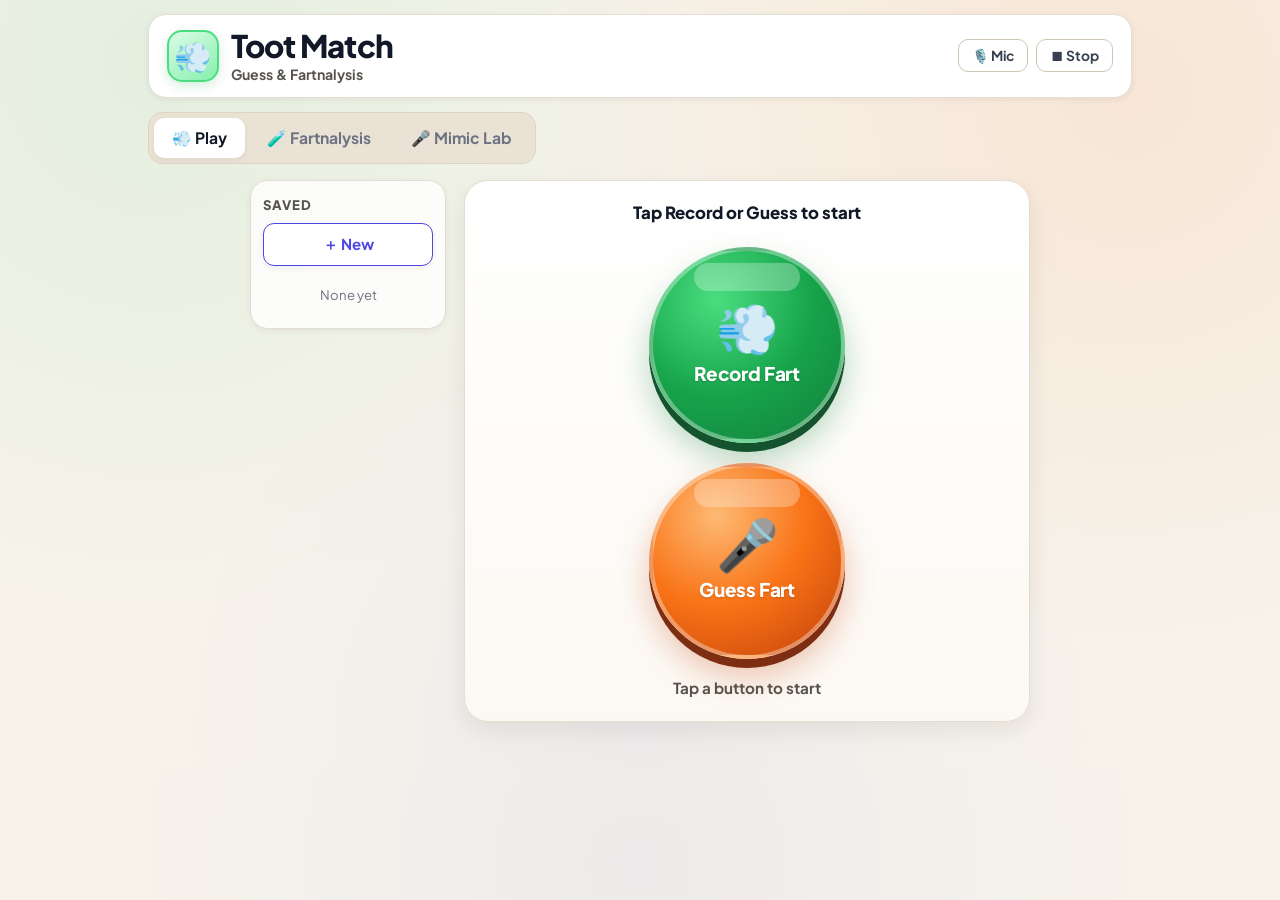
==== index.html @ a7c929cf "Initial commit" ====
<!DOCTYPE html>
<html lang="en">
<head>
  <meta charset="UTF-8" />
  <meta name="viewport" content="width=device-width, initial-scale=1.0" />
  <title>Toot Match — Fart Guess &amp; Fartnalysis</title>
  <link rel="preconnect" href="https://fonts.googleapis.com" />
  <link rel="preconnect" href="https://fonts.gstatic.com" crossorigin />
  <link rel="stylesheet" href="https://fonts.googleapis.com/css2?family=JetBrains+Mono:wght@500;700&family=Plus+Jakarta+Sans:wght@500;600;700;800&display=swap" />
  <link rel="stylesheet" href="css/styles.css" />
  <script defer src="js/dsp.js"></script>
  <script defer src="js/audioEngine.js"></script>
  <script defer src="js/synth.js"></script>
  <script defer src="js/storage.js"></script>
  <script defer src="js/spectrogram3d.js"></script>
  <script defer src="js/forensicsCharts.js"></script>
  <script defer src="js/comparePanel.js"></script>
  <script defer src="js/app.js"></script>
</head>
<body>
  <div class="app-shell">
    <header class="top-header masthead">
      <div class="brand-block">
        <div class="brand-logo" aria-hidden="true">💨</div>
        <div>
          <h1 class="brand-title">Toot Match</h1>
          <p class="brand-sub">Guess &amp; Fartnalysis</p>
        </div>
      </div>

      <div class="header-right">
        <button type="button" id="btn-toggle-mic-bar" class="btn btn-ghost btn-sm" title="Microphone settings &amp; live test">🎙️ Mic</button>
        <button type="button" id="btn-global-stop" class="btn btn-ghost btn-sm" title="Stop all playing audio">⏹ Stop</button>
      </div>
    </header>

    <div id="file-protocol-banner" class="file-banner hidden">
      <span>⚠️ Opened as a local <code>file://</code> page — browsers block the mic here. Run <strong>Launch Toot Match.bat</strong> (or <code>node server.js</code>) and open <strong>http://localhost:3000/</strong>.</span>
    </div>

    <div id="mic-drawer" class="hidden">
      <div class="mic-bar mic-strip">
        <div class="mic-bar-group">
          <label class="mic-field" for="mic-device-select">
            <span>🎙️ Mic:</span>
            <select id="mic-device-select">
              <option value="">System Default Microphone</option>
            </select>
          </label>
          <label class="mic-field" for="mic-boost-select">
            <span>Gain:</span>
            <select id="mic-boost-select">
              <option value="1">1x Normal</option>
              <option value="2">2x Boost</option>
              <option value="4">4x Loud</option>
            </select>
          </label>
        </div>
        <div class="mic-test-group">
          <button type="button" id="btn-mic-test" class="btn btn-ghost btn-sm">🔊 Test Mic</button>
          <div class="mic-meter-track" title="Live Microphone Input Level">
            <div id="mic-test-meter" class="mic-meter-fill"></div>
          </div>
          <span id="mic-test-status" class="muted small">Ready</span>
          <button type="button" id="btn-mic-release" class="btn btn-ghost btn-sm" title="Release active microphone connection">🔇 Release Mic</button>
        </div>
      </div>
    </div>

    <nav class="main-nav" aria-label="App Views">
      <button type="button" class="nav-tab active" data-tab="guess">💨 Play</button>
      <button type="button" class="nav-tab" data-tab="compare">🧪 Fartnalysis</button>
      <button type="button" class="nav-tab" data-tab="karaoke">🎤 Mimic Lab</button>
    </nav>

    <div id="app-toast" class="toast hidden" role="status" aria-live="polite"></div>

    <main class="views-container">
      <!-- ==================== TAB 1: PLAY ==================== -->
      <section id="view-guess" class="tab-view active">
        <div class="play-layout">
          <!-- Left Saved Farts Column -->
          <aside class="saved-farts-rail" aria-label="Saved Farts">
            <div class="rail-title">Saved</div>
            <button type="button" id="btn-rail-new-round" class="rail-new-btn active">＋ New</button>
            <div id="past-farts-list" class="past-farts-list"></div>
          </aside>

          <!-- Open Center Stage: Stacked Buttons + Compact Results -->
          <div class="play-open-stage">
            <div class="play-top-status">
              <span id="play-status-pill" class="status-text">Tap Record or Guess to start</span>
              <button type="button" id="btn-play-actual" class="btn-subtle-inline hidden">▶ Play Fart</button>
              <button type="button" id="btn-clear-round" class="btn-subtle-inline hidden">Reset</button>
            </div>

            <div class="stacked-round-buttons">
              <button type="button" id="btn-round-record" class="round-arcade-btn btn-fart-emerald">
                <span id="rec-btn-icon" class="round-btn-icon">💨</span>
                <span id="rec-btn-label" class="round-btn-label">Record Fart</span>
              </button>

              <button type="button" id="btn-round-guess" class="round-arcade-btn btn-guess-coral">
                <span id="guess-btn-icon" class="round-btn-icon">🎤</span>
                <span id="guess-btn-label" class="round-btn-label">Guess Fart</span>
              </button>
            </div>

            <div id="play-main-status" class="play-status-line">Tap a button to start</div>
            <canvas id="play-wave-canvas" class="wave-canvas mini hidden"></canvas>

            <div id="play-live-feed-wrap" class="live-feed-wrap hidden">
              <div class="live-feed-head">
                <span id="play-feed-title" class="live-feed-title">Results</span>
                <button type="button" id="btn-feed-clear" class="btn-subtle-inline">Clear</button>
              </div>
              <div id="play-live-feed" class="live-feed-list"></div>
            </div>
          </div>
        </div>
      </section>

      <!-- ==================== TAB 2: FARTNALYSIS ==================== -->
      <section id="view-compare" class="tab-view">
        <div class="section-header-row">
          <div>
            <h2>🧪 Fartnalysis</h2>
            <p id="fartnalysis-subtitle" class="muted">Compare your guess against the actual fart.</p>
          </div>
          <button type="button" id="btn-fartnalysis-back" class="btn btn-ghost btn-sm">← Back to Play</button>
        </div>

        <div id="fartnalysis-guess-strip" class="fartnalysis-guess-strip hidden"></div>

        <div id="fartnalysis-empty" class="card-glass fartnalysis-empty">
          <p>Record a fart and at least one guess on <strong>Play</strong>, then tap its score circle to inspect Fartnalysis.</p>
          <button type="button" id="btn-fartnalysis-go-play" class="btn btn-cyan">Go to Play</button>
        </div>

        <div id="lab-compare-mount"></div>
      </section>

      <!-- ==================== TAB 3: MIMIC LAB ==================== -->
      <section id="view-karaoke" class="tab-view">
        <div class="section-header-row">
          <div>
            <h2>🎤 Mimic Lab</h2>
            <p class="muted">Practice imitating sounds, animals, or speech with Slow-Mo &rarr; Speed-Up playback.</p>
          </div>
          <div class="action-btn-group">
            <button type="button" id="btn-karaoke-random" class="btn btn-cyan">🎲 Random</button>
          </div>
        </div>

        <div id="karaoke-sound-list" class="sound-strip"></div>

        <div class="karaoke-stage-grid">
          <div class="card-glass stage-card">
            <div class="stage-card-head">
              <div>
                <span class="badge badge-cyan">Target Sound</span>
                <h3 id="karaoke-target-name" class="stage-title">Loading sounds…</h3>
                <p id="karaoke-target-desc" class="muted small"></p>
              </div>
              <span id="karaoke-target-dur" class="badge badge-dur">0.00s</span>
            </div>

            <div class="control-row">
              <button type="button" id="btn-karaoke-play" class="btn btn-cyan">▶ Play Target</button>
              <div class="speed-box compact">
                <div class="speed-label-row">
                  <span>Target Speed</span>
                  <strong id="karaoke-speed-val">1.00x</strong>
                </div>
                <input type="range" id="karaoke-speed-slider" min="0.25" max="2.5" step="0.05" value="1" />
                <div class="speed-pills-row">
                  <button type="button" class="chip-btn karaoke-speed-pill" data-rate="0.35">0.35x Slow</button>
                  <button type="button" class="chip-btn karaoke-speed-pill" data-rate="0.5">0.5x</button>
                  <button type="button" class="chip-btn karaoke-speed-pill" data-rate="0.75">0.75x</button>
                  <button type="button" class="chip-btn karaoke-speed-pill active" data-rate="1">1x</button>
                  <button type="button" class="chip-btn karaoke-speed-pill" data-rate="1.5">1.5x</button>
                  <button type="button" class="chip-btn karaoke-speed-pill" data-rate="2">2x</button>
                </div>
              </div>
            </div>

            <div class="slowmo-box">
              <label class="toggle-chip">
                <input type="checkbox" id="chk-karaoke-speedmatch" checked />
                🚀 Speed-Up Mimic to Match Original (when Target Speed &lt; 1x)
              </label>
              <div id="karaoke-slowmo-hint" class="muted small">
                Speed (1.00x): your recording is scored directly as recorded.
              </div>
            </div>

            <div class="spec-viewport-wrap">
              <div class="spec-viewport-header">
                <span>Target 3D Spectrogram</span>
                <div class="spec-toolbar">
                  <select id="karaoke-colormap" class="mini-select" aria-label="Target 3D Spectrogram Color Palette">
                    <option value="plasma">Plasma</option>
                    <option value="toxic">Toxic</option>
                    <option value="magma">Magma</option>
                  </select>
                  <button type="button" class="chip-btn active" data-karaoke-preset="3d">3D</button>
                  <button type="button" class="chip-btn" data-karaoke-preset="top">2D Top</button>
                  <button type="button" class="chip-btn" data-karaoke-preset="side">Side</button>
                  <button type="button" class="chip-btn" data-karaoke-preset="spin">Spin</button>
                </div>
              </div>
              <canvas id="karaoke-target-canvas" class="spec-canvas"></canvas>
            </div>
          </div>

          <div class="card-glass stage-card record-card">
            <span class="badge badge-magenta">Your Take</span>
            <h3 class="stage-title">Mimic &amp; Auto-Clip</h3>
            <p class="muted small">Automatically trims silence around your take.</p>

            <div class="record-cta-wrap">
              <button type="button" id="btn-karaoke-record" class="btn btn-record btn-lg">🎙️ Record My Mimic</button>
              <div id="karaoke-rec-status" class="rec-status">Ready to record (up to 12s for slow-mo)</div>
            </div>

            <canvas id="karaoke-wave-canvas" class="wave-canvas"></canvas>

            <label class="toggle-chip">
              <input type="checkbox" id="chk-karaoke-autoreplay" checked />
              🔊 Auto-Replay Result After Recording
            </label>
          </div>
        </div>

        <div id="karaoke-result-wrap" class="result-section hidden">
          <div class="result-action-bar card-glass">
            <h3 class="result-heading">🧪 Fartnalysis Breakdown &amp; 3D Comparison</h3>
            <div class="action-btn-group">
              <button type="button" id="btn-karaoke-play-raw" class="btn btn-ghost hidden">🐢 Play Raw Slow Recording</button>
              <button type="button" id="btn-karaoke-retry" class="btn btn-magenta">🔁 Try Again</button>
              <button type="button" id="btn-karaoke-next" class="btn btn-cyan">🎲 Next Sound</button>
              <button type="button" id="btn-karaoke-save-mimic" class="btn btn-lime">💾 Save Mimic</button>
            </div>
          </div>
          <div id="karaoke-compare-mount"></div>
        </div>
      </section>
    </main>
  </div>
</body>
</html>
---- css/styles.css ----
:root {
  --bg: #f7f3eb;
  --surface: #ffffff;
  --surface-alt: #fbf8f3;
  --line: #e4ddd1;
  --line-strong: #cec4b4;
  --ink: #111827;
  --ink-soft: #374151;
  --muted: #6b7280;
  --lab-bg: #0f172a;
  --indigo: #4f46e5;
  --indigo-soft: #eef2ff;
  --rose: #e11d48;
  --rose-soft: #fff1f2;
  --emerald: #16a34a;
  --emerald-soft: #ecfdf5;
  --coral: #ea580c;
  --amber: #d97706;
  --shadow-sm: 0 2px 6px rgba(30, 24, 18, 0.06);
  --shadow-md: 0 8px 24px rgba(30, 24, 18, 0.08);
  --font-sans: 'Plus Jakarta Sans', -apple-system, BlinkMacSystemFont, 'SF Pro Text', 'Segoe UI', Roboto, sans-serif;
  --font-mono: 'JetBrains Mono', ui-monospace, SFMono-Regular, Menlo, Consolas, monospace;
}

*,
*::before,
*::after {
  box-sizing: border-box;
}

html,
body {
  margin: 0;
  padding: 0;
  min-height: 100%;
  background:
    radial-gradient(circle at 12% 8%, rgba(34, 197, 94, 0.09) 0%, transparent 42%),
    radial-gradient(circle at 88% 12%, rgba(249, 115, 22, 0.10) 0%, transparent 44%),
    radial-gradient(circle at 50% 96%, rgba(79, 70, 229, 0.05) 0%, transparent 48%),
    var(--bg);
  color: var(--ink);
  font-family: var(--font-sans);
  -webkit-font-smoothing: antialiased;
  line-height: 1.45;
}

h1, h2, h3, h4 {
  margin: 0 0 4px;
  font-family: var(--font-sans);
  font-weight: 800;
  letter-spacing: -0.02em;
  line-height: 1.2;
  color: var(--ink);
}

p {
  margin: 0;
}

.hidden {
  display: none !important;
}

.muted {
  color: var(--muted);
}

.small {
  font-size: 0.84rem;
}

.app-shell {
  max-width: 1020px;
  margin: 0 auto;
  padding: 14px 18px 44px;
}

.card-glass {
  background: var(--surface);
  border: 1px solid var(--line);
  border-radius: 14px;
  box-shadow: var(--shadow-sm);
}

/* Warm Playful Masthead */
.top-header,
.masthead {
  display: flex;
  align-items: center;
  justify-content: space-between;
  flex-wrap: wrap;
  gap: 12px;
  background: var(--surface);
  border: 1px solid var(--line);
  border-radius: 18px;
  padding: 12px 18px;
  margin-bottom: 14px;
  box-shadow: var(--shadow-sm);
}

.brand-block {
  display: flex;
  align-items: center;
  gap: 12px;
}

.brand-logo {
  width: 52px;
  height: 52px;
  border-radius: 15px;
  display: grid;
  place-items: center;
  font-size: 1.9rem;
  background: linear-gradient(145deg, #dcfce7 0%, #86efac 100%);
  border: 2px solid #4ade80;
  box-shadow: 0 4px 12px rgba(22, 163, 74, 0.18);
}

.brand-title {
  font-size: 1.95rem;
  font-weight: 800;
  letter-spacing: -0.03em;
  margin: 0;
}

.brand-sub {
  font-size: 0.88rem;
  color: #57534e;
  font-weight: 700;
}

.header-right {
  display: flex;
  align-items: center;
  gap: 8px;
}

.header-right .btn-sm {
  padding: 7px 13px;
  font-size: 0.86rem;
  border-radius: 10px;
}

/* File Protocol & Mic Drawer */
.file-banner {
  padding: 10px 14px;
  margin-bottom: 12px;
  border-radius: 10px;
  background: #fffbeb;
  border: 1px solid #fde68a;
  color: #92400e;
  font-size: 0.86rem;
  font-weight: 600;
}

.file-banner code {
  font-family: var(--font-mono);
  background: #fef3c7;
  padding: 1px 5px;
  border-radius: 4px;
}

.mic-strip,
.mic-bar {
  display: flex;
  align-items: center;
  justify-content: space-between;
  flex-wrap: wrap;
  gap: 10px 16px;
  padding: 10px 14px;
  margin-bottom: 12px;
  background: var(--surface);
  border: 1px solid var(--line);
  border-radius: 12px;
  box-shadow: var(--shadow-sm);
}

.mic-bar-group,
.mic-test-group {
  display: flex;
  align-items: center;
  gap: 10px;
  flex-wrap: wrap;
}

.mic-field {
  display: flex;
  align-items: center;
  gap: 6px;
  font-size: 0.84rem;
  font-weight: 600;
  color: var(--ink-soft);
}

.mic-meter-track {
  width: 112px;
  height: 10px;
  border-radius: 999px;
  background: #e2e8f0;
  overflow: hidden;
}

.mic-meter-fill {
  height: 100%;
  width: 0%;
  background: linear-gradient(90deg, #16a34a, #eab308, #e11d48);
  transition: width 0.05s linear;
}

/* Segmented Navigation */
.main-nav {
  display: inline-flex;
  gap: 4px;
  padding: 5px;
  border-radius: 14px;
  background: #eae2d5;
  border: 1px solid #ddd4c4;
  margin-bottom: 16px;
}

.nav-tab {
  border: none;
  background: transparent;
  color: var(--muted);
  padding: 10px 18px;
  border-radius: 10px;
  font-family: var(--font-sans);
  font-weight: 700;
  font-size: 0.98rem;
  cursor: pointer;
  transition: background 0.14s ease, color 0.14s ease, box-shadow 0.14s ease;
}

.nav-tab:hover {
  color: var(--ink);
}

.nav-tab.active {
  background: var(--surface);
  color: var(--ink);
  box-shadow: var(--shadow-sm);
}

.tab-view {
  display: none;
}

.tab-view.active {
  display: block;
}

.section-header-row {
  display: flex;
  align-items: flex-end;
  justify-content: space-between;
  gap: 12px;
  flex-wrap: wrap;
  margin-bottom: 14px;
}

.section-header-row h2 {
  font-size: 1.45rem;
}

/* Inputs & Selects */
select,
input[type="text"],
input[type="search"] {
  background: var(--surface);
  color: var(--ink);
  border: 1px solid var(--line-strong);
  border-radius: 8px;
  padding: 7px 10px;
  font-family: var(--font-sans);
  font-size: 0.88rem;
  font-weight: 600;
  outline: none;
}

select:focus,
input[type="text"]:focus {
  border-color: var(--indigo);
  box-shadow: 0 0 0 3px rgba(79, 70, 229, 0.12);
}

input[type="range"] {
  accent-color: var(--indigo);
  cursor: pointer;
}

/* Buttons */
.btn {
  border: 1px solid transparent;
  border-radius: 9px;
  padding: 8px 14px;
  font-family: var(--font-sans);
  font-weight: 700;
  font-size: 0.86rem;
  cursor: pointer;
  display: inline-flex;
  align-items: center;
  justify-content: center;
  gap: 6px;
  transition: background 0.12s ease, transform 0.08s ease, box-shadow 0.12s ease;
}

.btn:active:not(:disabled) {
  transform: scale(0.98);
}

.btn:disabled {
  opacity: 0.45;
  cursor: not-allowed;
}

.btn-sm {
  padding: 5px 10px;
  font-size: 0.78rem;
  border-radius: 7px;
}

.btn-lg {
  padding: 12px 20px;
  font-size: 0.98rem;
}

.btn-cyan {
  background: var(--indigo);
  color: #ffffff;
}

.btn-cyan:hover:not(:disabled) {
  background: #4338ca;
}

.btn-magenta {
  background: var(--rose);
  color: #ffffff;
}

.btn-magenta:hover:not(:disabled) {
  background: #be123c;
}

.btn-lime {
  background: var(--emerald);
  color: #ffffff;
}

.btn-lime:hover:not(:disabled) {
  background: #15803d;
}

.btn-ghost {
  background: var(--surface);
  border-color: var(--line-strong);
  color: var(--ink-soft);
}

.btn-ghost:hover:not(:disabled) {
  background: var(--surface-alt);
  color: var(--ink);
}

.btn-danger {
  background: #fee2e2;
  color: #b91c1c;
}

.btn-record {
  background: #dc2626;
  color: #ffffff;
}

.btn-record.recording {
  animation: softPulse 0.8s infinite alternate;
}

@keyframes softPulse {
  from {
    box-shadow: 0 0 0 0 rgba(220, 38, 38, 0.45);
  }
  to {
    box-shadow: 0 0 0 10px rgba(220, 38, 38, 0);
  }
}

.btn-subtle-inline {
  border: 1px solid var(--line-strong);
  background: var(--surface);
  color: var(--ink-soft);
  border-radius: 999px;
  padding: 4px 11px;
  font-family: var(--font-sans);
  font-size: 0.78rem;
  font-weight: 700;
  cursor: pointer;
}

.btn-subtle-inline:hover {
  background: var(--surface-alt);
  color: var(--ink);
}

.chip-btn {
  border: 1px solid var(--line-strong);
  background: var(--surface);
  color: var(--ink-soft);
  border-radius: 7px;
  padding: 4px 9px;
  font-family: var(--font-mono);
  font-size: 0.74rem;
  font-weight: 700;
  cursor: pointer;
}

.chip-btn.active {
  background: var(--indigo);
  border-color: var(--indigo);
  color: #ffffff;
}

.badge {
  display: inline-flex;
  align-items: center;
  padding: 3px 8px;
  border-radius: 999px;
  font-family: var(--font-mono);
  font-size: 0.7rem;
  font-weight: 700;
}

.badge-cyan { background: var(--indigo-soft); color: var(--indigo); }
.badge-lime { background: var(--emerald-soft); color: #15803d; }
.badge-magenta { background: var(--rose-soft); color: var(--rose); }
.badge-dur { background: #f1f5f9; color: var(--ink-soft); }
.badge-clip { background: #fef3c7; color: #92400e; }

.toast {
  position: fixed;
  bottom: 20px;
  right: 20px;
  z-index: 90;
  background: #111827;
  color: #ffffff;
  border-radius: 10px;
  padding: 10px 16px;
  font-weight: 600;
  font-size: 0.88rem;
  box-shadow: 0 10px 26px rgba(15, 23, 42, 0.25);
  max-width: min(92vw, 420px);
}

.toast.toast-error {
  background: #be123c;
}

/* ==================== TAB 1: WARM TACTILE PLAY SCREEN ==================== */
.play-layout {
  max-width: 780px;
  margin: 0 auto;
  display: grid;
  grid-template-columns: 196px minmax(0, 1fr);
  gap: 18px;
  align-items: start;
}

/* Warm Saved Column (Fart #N + Delete) */
.saved-farts-rail {
  display: flex;
  flex-direction: column;
  gap: 9px;
  background: rgba(255, 255, 255, 0.82);
  border: 1px solid var(--line);
  border-radius: 18px;
  padding: 14px 12px;
  box-shadow: var(--shadow-sm);
  min-height: 0;
}

.rail-title {
  font-size: 0.82rem;
  font-weight: 800;
  text-transform: uppercase;
  letter-spacing: 0.07em;
  color: #57534e;
}

.rail-new-btn {
  width: 100%;
  border: 1.5px dashed var(--line-strong);
  background: transparent;
  color: var(--ink-soft);
  border-radius: 11px;
  padding: 10px 12px;
  font-family: var(--font-sans);
  font-weight: 700;
  font-size: 0.94rem;
  cursor: pointer;
}

.rail-new-btn:hover {
  background: var(--surface);
  color: var(--ink);
}

.rail-new-btn.active {
  background: var(--surface);
  border-style: solid;
  border-color: var(--indigo);
  color: var(--indigo);
  box-shadow: var(--shadow-sm);
}

.past-farts-list {
  display: flex;
  flex-direction: column;
  gap: 7px;
}

.rail-empty {
  padding: 10px 6px;
  font-size: 0.82rem;
  color: var(--muted);
  text-align: center;
}

.rail-fart-item {
  display: flex;
  align-items: stretch;
  background: var(--surface);
  border: 1.5px solid var(--line);
  border-radius: 12px;
  overflow: hidden;
  box-shadow: var(--shadow-sm);
  transition: border-color 0.14s ease, background 0.14s ease, transform 0.1s ease;
}

.rail-fart-item.active {
  border-color: var(--emerald);
  background: #dcfce7;
  box-shadow: 0 3px 10px rgba(22, 163, 74, 0.15);
}

.rail-fart-item.playing-flash {
  background: #fef3c7;
  border-color: var(--amber);
  transform: scale(1.02);
}

.rail-fart-main {
  flex: 1;
  min-width: 0;
  border: none;
  background: transparent;
  color: var(--ink);
  padding: 11px 12px;
  text-align: left;
  font-family: var(--font-sans);
  font-size: 0.96rem;
  font-weight: 700;
  cursor: pointer;
  white-space: nowrap;
  overflow: hidden;
  text-overflow: ellipsis;
}

.rail-fart-del {
  flex: 0 0 40px;
  border: none;
  border-left: 1px solid var(--line);
  background: #fff1f2;
  color: #e11d48;
  font-size: 1rem;
  cursor: pointer;
  display: grid;
  place-items: center;
  transition: background 0.12s ease, color 0.12s ease;
}

.rail-fart-del:hover {
  background: #e11d48;
  color: #ffffff;
}

/* Warm Center Stage: Vertically Stacked Record & Guess Buttons */
.play-open-stage {
  display: flex;
  flex-direction: column;
  align-items: center;
  gap: 14px;
  background: linear-gradient(180deg, #ffffff 0%, #fcf9f3 100%);
  border: 1px solid var(--line);
  border-radius: 24px;
  padding: 18px 20px 22px;
  box-shadow: var(--shadow-md);
}

.play-top-status {
  display: flex;
  align-items: center;
  justify-content: center;
  flex-wrap: wrap;
  gap: 8px;
  min-height: 28px;
}

.status-text {
  font-size: 1.05rem;
  font-weight: 800;
  color: var(--ink);
}

.btn-subtle-inline {
  border: 1px solid var(--line-strong);
  background: var(--surface-alt);
  color: var(--ink-soft);
  border-radius: 999px;
  padding: 6px 14px;
  font-family: var(--font-sans);
  font-size: 0.88rem;
  font-weight: 700;
  cursor: pointer;
}

.btn-subtle-inline:hover {
  background: #f1ede4;
  color: var(--ink);
}

.stacked-round-buttons {
  display: flex;
  flex-direction: column;
  align-items: center;
  gap: 20px;
  padding: 6px 0 4px;
}

.round-arcade-btn {
  position: relative;
  width: 196px;
  height: 196px;
  border-radius: 50%;
  border: 4px solid rgba(255, 255, 255, 0.35);
  cursor: pointer;
  display: flex;
  flex-direction: column;
  align-items: center;
  justify-content: center;
  gap: 8px;
  padding: 18px;
  overflow: hidden;
  user-select: none;
  transition: transform 0.08s ease, box-shadow 0.08s ease, filter 0.14s ease;
}

.round-arcade-btn::before {
  content: '';
  position: absolute;
  top: 12px;
  left: 22%;
  width: 56%;
  height: 28px;
  border-radius: 999px;
  background: rgba(255, 255, 255, 0.28);
  pointer-events: none;
}

.round-arcade-btn:disabled {
  opacity: 0.55;
  cursor: wait;
}

.btn-fart-emerald {
  background: radial-gradient(circle at 34% 26%, #4ade80 0%, #16a34a 52%, #15803d 100%);
  color: #ffffff;
  box-shadow: 0 9px 0 #14532d, 0 18px 32px rgba(21, 128, 61, 0.30);
}

.btn-fart-emerald:hover:not(:disabled) {
  filter: brightness(1.04);
}

.btn-fart-emerald:active:not(:disabled) {
  transform: translateY(6px);
  box-shadow: 0 3px 0 #14532d, 0 6px 12px rgba(21, 128, 61, 0.24);
}

.btn-guess-coral {
  background: radial-gradient(circle at 34% 26%, #fdba74 0%, #f97316 48%, #c2410c 100%);
  color: #ffffff;
  box-shadow: 0 9px 0 #7c2d12, 0 18px 32px rgba(194, 65, 12, 0.30);
}

.btn-guess-coral:hover:not(:disabled) {
  filter: brightness(1.04);
}

.btn-guess-coral:active:not(:disabled) {
  transform: translateY(6px);
  box-shadow: 0 3px 0 #7c2d12, 0 6px 12px rgba(194, 65, 12, 0.24);
}

.round-arcade-btn.recording {
  background: radial-gradient(circle at 35% 28%, #f87171 0%, #dc2626 55%, #991b1b 100%);
  box-shadow: 0 9px 0 #450a0a, 0 0 0 10px rgba(220, 38, 38, 0.22);
}

.round-btn-icon {
  font-size: 3.15rem;
  line-height: 1;
}

.round-btn-label {
  font-family: var(--font-sans);
  font-weight: 800;
  font-size: 1.18rem;
  letter-spacing: -0.01em;
  text-align: center;
  line-height: 1.15;
  text-shadow: 0 1px 2px rgba(0, 0, 0, 0.18);
}

.play-status-line {
  font-size: 0.95rem;
  font-weight: 700;
  color: #57534e;
  text-align: center;
  min-height: 1.2em;
}

/* Bigger Balanced Guess Results & Clickable Score Circle */
.live-feed-wrap {
  width: 100%;
  max-width: 470px;
  display: flex;
  flex-direction: column;
  gap: 10px;
  margin-top: 4px;
}

.live-feed-head {
  display: flex;
  align-items: center;
  justify-content: space-between;
  padding-bottom: 4px;
  border-bottom: 1px solid var(--line);
}

.live-feed-title {
  font-size: 0.88rem;
  font-weight: 800;
  text-transform: uppercase;
  letter-spacing: 0.06em;
  color: #57534e;
}

.live-feed-list {
  display: flex;
  flex-direction: column;
  gap: 9px;
}

.guess-card-compact {
  background: var(--surface);
  border: 1.5px solid var(--line);
  border-radius: 16px;
  padding: 12px 16px;
  box-shadow: var(--shadow-sm);
  display: flex;
  align-items: center;
  justify-content: space-between;
  gap: 14px;
}

.guess-card-compact.is-leader {
  border-color: #f59e0b;
  background: linear-gradient(135deg, #fffdf7 0%, #fef9e7 100%);
}

.guess-card-compact.pending {
  border-style: dashed;
  background: var(--surface-alt);
}

.guess-card-main {
  display: flex;
  align-items: center;
  gap: 10px;
  flex-wrap: wrap;
  flex: 1;
  min-width: 0;
}

.guess-rank-pill {
  font-weight: 800;
  font-size: 1.45rem;
  line-height: 1;
}

.guess-card-name {
  font-weight: 800;
  font-size: 1.18rem;
  color: var(--ink);
}

.guess-pending-note {
  font-size: 0.9rem;
  color: var(--muted);
}

.btn-ticket-play {
  padding: 8px 14px;
  font-size: 0.94rem;
  border-radius: 10px;
  background: var(--surface-alt);
  border-color: var(--line-strong);
  color: var(--ink);
  font-weight: 700;
}

.btn-ticket-play:hover:not(:disabled) {
  border-color: var(--indigo);
  color: var(--indigo);
  background: var(--indigo-soft);
}

.mini-score-ring-btn {
  position: relative;
  width: 76px;
  height: 76px;
  padding: 3px;
  border-radius: 50%;
  border: 1.5px solid var(--line);
  background: #ffffff;
  box-shadow: 0 3px 10px rgba(30, 24, 18, 0.08);
  cursor: pointer;
  flex-shrink: 0;
  transition: transform 0.14s ease, border-color 0.14s ease, box-shadow 0.14s ease;
}

.mini-score-ring-btn:hover {
  transform: scale(1.06);
  border-color: var(--indigo);
  box-shadow: 0 4px 12px rgba(79, 70, 229, 0.18);
}

.mini-ring-svg {
  width: 100%;
  height: 100%;
  transform: rotate(-90deg);
}

.mini-ring-bg {
  fill: none;
  stroke: #e2e8f0;
  stroke-width: 6.5;
}

.mini-ring-fg {
  fill: none;
  stroke-width: 6.5;
  stroke-linecap: round;
}

.mini-ring-center {
  position: absolute;
  inset: 0;
  display: flex;
  flex-direction: column;
  align-items: center;
  justify-content: center;
  line-height: 1;
}

.mini-ring-pct {
  font-family: var(--font-mono);
  font-size: 1.04rem;
  font-weight: 800;
}

.mini-ring-sub {
  font-size: 0.66rem;
  font-weight: 800;
  color: #475569;
  text-transform: uppercase;
  letter-spacing: 0.03em;
  margin-top: 2px;
}

/* ==================== FARTNALYSIS & COMPARE PANEL ==================== */
.fartnalysis-empty {
  padding: 28px 20px;
  text-align: center;
  display: flex;
  flex-direction: column;
  align-items: center;
  gap: 12px;
  margin-bottom: 14px;
  color: var(--ink-soft);
}

.fartnalysis-guess-strip {
  display: flex;
  gap: 8px;
  flex-wrap: wrap;
  margin-bottom: 14px;
}

.fartnalysis-guess-pill {
  border: 1px solid var(--line-strong);
  background: var(--surface);
  color: var(--ink-soft);
  border-radius: 999px;
  padding: 6px 14px;
  font-family: var(--font-sans);
  font-weight: 700;
  font-size: 0.84rem;
  cursor: pointer;
}

.fartnalysis-guess-pill.active {
  background: var(--indigo);
  border-color: var(--indigo);
  color: #ffffff;
}

.field-box {
  display: flex;
  flex-direction: column;
  gap: 5px;
  font-size: 0.82rem;
  font-weight: 700;
  color: var(--ink-soft);
}

.swap-btn {
  height: 36px;
  width: 40px;
  font-size: 1.05rem;
}

.lab-quick-rec-wrap {
  display: flex;
  flex-direction: column;
  gap: 4px;
  align-items: stretch;
}

.rec-status {
  font-size: 0.78rem;
  font-weight: 600;
  color: var(--muted);
}

.compare-panel {
  display: flex;
  flex-direction: column;
  gap: 14px;
}

.compare-score-summary {
  padding: 16px;
  display: flex;
  align-items: center;
  gap: 18px;
  flex-wrap: wrap;
}

.gauge-wrap {
  position: relative;
  width: 112px;
  height: 112px;
  flex-shrink: 0;
  background: var(--surface-alt);
  border: 1px solid var(--line);
  border-radius: 50%;
  padding: 4px;
}

.gauge-btn {
  cursor: pointer;
  font: inherit;
  color: inherit;
  transition: transform 0.14s ease, border-color 0.14s ease, box-shadow 0.14s ease;
}

.gauge-btn:hover {
  transform: scale(1.03);
  border-color: var(--indigo);
}

.gauge-btn.active-criterion {
  border-color: var(--indigo);
  box-shadow: 0 0 0 3px rgba(79, 70, 229, 0.16);
}

.score-gauge {
  width: 100%;
  height: 100%;
  transform: rotate(-90deg);
}

.gauge-bg {
  fill: none;
  stroke: #e2e8f0;
  stroke-width: 9;
}

.gauge-fg {
  fill: none;
  stroke-width: 9;
  stroke-linecap: round;
  transition: stroke-dashoffset 0.5s ease;
}

.gauge-center {
  position: absolute;
  inset: 0;
  display: flex;
  flex-direction: column;
  align-items: center;
  justify-content: center;
}

.gauge-pct {
  font-size: 1.45rem;
  font-weight: 800;
}

.gauge-sub {
  font-family: var(--font-mono);
  font-size: 0.6rem;
  font-weight: 700;
  color: var(--muted);
}

.gauge-inspect-cue {
  font-size: 0.65rem;
  font-weight: 700;
  color: var(--indigo);
  margin-top: 1px;
}

.score-verdict {
  flex: 1;
  min-width: 220px;
}

.verdict-top {
  display: flex;
  align-items: center;
  gap: 8px;
  flex-wrap: wrap;
  margin-bottom: 6px;
}

.grade-pill {
  font-family: var(--font-mono);
  font-size: 0.74rem;
  font-weight: 700;
  padding: 2px 9px;
  border-radius: 999px;
  border: 1px solid;
  background: var(--surface);
}

.verdict-title {
  margin: 0;
  font-size: 1.15rem;
}

.verdict-tips {
  margin: 0;
  padding-left: 18px;
  color: var(--ink-soft);
  font-size: 0.86rem;
}

.verdict-tips li + li {
  margin-top: 3px;
}

/* Inline Accordion Criteria List */
.criteria-accordion-list {
  display: flex;
  flex-direction: column;
  gap: 8px;
}

.criteria-section-label {
  font-size: 0.74rem;
  font-weight: 800;
  text-transform: uppercase;
  letter-spacing: 0.07em;
  color: var(--muted);
  margin-top: 6px;
  padding-left: 2px;
}

.criterion-item {
  background: var(--surface);
  border: 1px solid var(--line);
  border-radius: 12px;
  overflow: hidden;
  box-shadow: var(--shadow-sm);
}

.criterion-item.is-open {
  border-color: var(--indigo);
  box-shadow: var(--shadow-md);
}

.criterion-row {
  width: 100%;
  border: none;
  background: transparent;
  padding: 11px 14px;
  text-align: left;
  color: var(--ink);
  font: inherit;
  cursor: pointer;
  display: flex;
  flex-direction: column;
  gap: 6px;
  transition: background 0.12s ease;
}

.criterion-row:hover {
  background: var(--surface-alt);
}

.criterion-row.active-criterion {
  background: var(--indigo-soft);
}

.criterion-head {
  display: flex;
  align-items: center;
  gap: 10px;
}

.criterion-name {
  font-weight: 700;
  font-size: 0.9rem;
}

.criterion-detail {
  color: var(--muted);
  font-family: var(--font-mono);
  font-size: 0.74rem;
  margin-left: auto;
  text-align: right;
}

.criterion-val {
  font-family: var(--font-mono);
  font-weight: 700;
  font-size: 0.88rem;
  min-width: 38px;
  text-align: right;
}

.criterion-chevron {
  color: var(--muted);
  font-weight: 700;
  font-size: 1rem;
  transition: transform 0.15s ease;
}

.criterion-row.active-criterion .criterion-chevron {
  transform: rotate(90deg);
  color: var(--indigo);
}

.metric-track {
  height: 6px;
  border-radius: 999px;
  background: #e2e8f0;
  overflow: hidden;
}

.metric-fill {
  height: 100%;
  border-radius: 999px;
  transition: width 0.4s ease;
}

.criterion-accordion {
  border-top: 1px solid var(--line);
  background: var(--surface-alt);
}

/* Inline Drawer Contents */
.forensics-drawer {
  padding: 14px;
  display: flex;
  flex-direction: column;
  gap: 12px;
}

.forensics-header-banner {
  display: flex;
  align-items: flex-start;
  justify-content: space-between;
  gap: 12px;
  flex-wrap: wrap;
}

.forensics-case-row {
  display: flex;
  align-items: center;
  gap: 8px;
  flex-wrap: wrap;
  margin-bottom: 4px;
}

.forensics-case-badge {
  font-family: var(--font-mono);
  font-size: 0.68rem;
  font-weight: 700;
  color: var(--indigo);
  background: var(--indigo-soft);
  padding: 2px 7px;
  border-radius: 6px;
}

.forensics-weight-tag {
  font-family: var(--font-mono);
  font-size: 0.7rem;
  color: var(--muted);
  font-weight: 700;
}

.forensics-title {
  margin: 0;
  font-size: 1rem;
}

.forensics-subtitle {
  margin: 2px 0 0;
  font-size: 0.8rem;
  color: var(--muted);
}

.forensics-header-actions {
  display: flex;
  align-items: center;
  gap: 8px;
}

.forensics-score-pill {
  font-family: var(--font-mono);
  font-size: 1.05rem;
  font-weight: 700;
  padding: 4px 10px;
  border-radius: 8px;
  border: 1px solid;
  background: var(--surface);
}

.forensics-commentary {
  padding: 10px 12px;
  border-radius: 10px;
  background: #fffbeb;
  border: 1px solid #fde68a;
  font-size: 0.84rem;
  font-weight: 600;
  color: #78350f;
  line-height: 1.45;
}

.forensics-charts-grid {
  display: grid;
  grid-template-columns: repeat(2, minmax(0, 1fr));
  gap: 10px;
}

.forensics-chart-card {
  background: var(--lab-bg);
  border: 1px solid #1e293b;
  border-radius: 10px;
  padding: 10px 12px;
  display: flex;
  flex-direction: column;
  gap: 8px;
}

.forensics-chart-card.full-span {
  grid-column: 1 / -1;
}

.forensics-chart-head {
  display: flex;
  align-items: flex-start;
  justify-content: space-between;
  gap: 8px;
}

.forensics-chart-title {
  font-size: 0.82rem;
  font-weight: 700;
  color: #f8fafc;
}

.forensics-chart-sub {
  font-family: var(--font-mono);
  font-size: 0.67rem;
  color: #94a3b8;
  margin-top: 2px;
}

.forensics-legend {
  display: flex;
  align-items: center;
  gap: 8px;
  font-family: var(--font-mono);
  font-size: 0.7rem;
  color: #e2e8f0;
  flex-shrink: 0;
}

.legend-dot {
  display: inline-block;
  width: 8px;
  height: 8px;
  border-radius: 50%;
  margin-right: 3px;
}

.legend-dot.cyan { background: #60a5fa; }
.legend-dot.magenta { background: #fb7185; }

.forensics-canvas {
  display: block;
  width: 100%;
  height: 210px;
  border-radius: 6px;
  background: #070a13;
}

.forensics-stats-grid {
  display: grid;
  grid-template-columns: repeat(auto-fit, minmax(150px, 1fr));
  gap: 8px;
}

.forensics-stat-card {
  background: var(--surface);
  border: 1px solid var(--line);
  border-radius: 9px;
  padding: 8px 10px;
  display: flex;
  flex-direction: column;
  gap: 2px;
}

.forensics-stat-label {
  font-family: var(--font-mono);
  font-size: 0.65rem;
  font-weight: 700;
  text-transform: uppercase;
  color: var(--muted);
}

.forensics-stat-val {
  font-family: var(--font-mono);
  font-size: 0.86rem;
  font-weight: 700;
  color: var(--ink);
}

.forensics-stat-sub {
  font-size: 0.7rem;
  color: var(--muted);
  white-space: nowrap;
  overflow: hidden;
  text-overflow: ellipsis;
}

.forensics-formula-bar {
  display: flex;
  align-items: center;
  gap: 8px;
  flex-wrap: wrap;
  padding: 8px 11px;
  border-radius: 8px;
  background: #0f172a;
  font-size: 0.75rem;
}

.formula-tag {
  font-family: var(--font-mono);
  font-size: 0.64rem;
  font-weight: 700;
  color: #0f172a;
  background: #a3e635;
  padding: 2px 6px;
  border-radius: 4px;
}

.forensics-formula-bar code {
  font-family: var(--font-mono);
  color: #e2e8f0;
  word-break: break-word;
}

/* Playback Toolbar & ALWAYS Side-by-Side 3D Spectrograms */
.compare-toolbar {
  padding: 10px 14px;
  display: flex;
  align-items: center;
  justify-content: space-between;
  gap: 10px;
  flex-wrap: wrap;
}

.compare-toolbar-btns,
.compare-toolbar-opts {
  display: flex;
  align-items: center;
  gap: 8px;
  flex-wrap: wrap;
}

.spec-side-by-side {
  display: grid;
  grid-template-columns: 1fr 1fr;
  gap: 12px;
  align-items: stretch;
}

.compare-side {
  padding: 12px;
  display: flex;
  flex-direction: column;
  gap: 8px;
  min-width: 0;
}

.side-header {
  display: flex;
  align-items: center;
  justify-content: space-between;
  gap: 6px;
  flex-wrap: wrap;
}

.side-role {
  font-family: var(--font-mono);
  font-size: 0.68rem;
  font-weight: 700;
  text-transform: uppercase;
  color: var(--indigo);
}

.side-title {
  margin: 0;
  font-size: 0.95rem;
  white-space: nowrap;
  overflow: hidden;
  text-overflow: ellipsis;
}

.side-controls {
  display: flex;
  align-items: center;
  justify-content: space-between;
  gap: 8px;
  flex-wrap: wrap;
}

.spec-viewport-wrap {
  border: 1px solid #1e293b;
  border-radius: 10px;
  overflow: hidden;
  background: #0a0d1a;
}

.spec-viewport-header {
  display: flex;
  align-items: center;
  justify-content: space-between;
  gap: 6px;
  flex-wrap: wrap;
  padding: 6px 9px;
  background: #0f172a;
  font-family: var(--font-mono);
  font-size: 0.72rem;
  font-weight: 700;
  color: #cbd5e1;
}

.spec-toolbar {
  display: flex;
  align-items: center;
  gap: 4px;
  flex-wrap: wrap;
}

.mini-select {
  padding: 3px 6px;
  font-size: 0.74rem;
}

.spec-canvas {
  display: block;
  width: 100%;
  height: 250px;
  touch-action: none;
  cursor: grab;
}

.spec-canvas:active {
  cursor: grabbing;
}

.wave-canvas {
  display: block;
  width: 100%;
  max-width: 420px;
  height: 70px;
  border-radius: 10px;
  background: #0f172a;
}

.wave-canvas.mini {
  height: 48px;
}

/* ==================== TAB 3: MIMIC LAB ==================== */
.sound-strip {
  display: flex;
  gap: 10px;
  overflow-x: auto;
  padding: 4px 2px 10px;
  margin-bottom: 14px;
}

.sound-pill {
  flex: 0 0 auto;
  min-width: 148px;
  padding: 10px 12px;
  border-radius: 11px;
  border: 1px solid var(--line);
  background: var(--surface);
  color: var(--ink);
  cursor: pointer;
  text-align: left;
  box-shadow: var(--shadow-sm);
  display: flex;
  flex-direction: column;
  gap: 4px;
}

.sound-pill.active {
  border-color: var(--indigo);
  background: var(--indigo-soft);
}

.sound-pill-top {
  display: flex;
  align-items: center;
  justify-content: space-between;
  gap: 6px;
}

.sound-pill-emoji { font-size: 1.3rem; }

.sound-pill-best {
  font-family: var(--font-mono);
  font-size: 0.7rem;
  font-weight: 700;
  color: var(--emerald);
}

.sound-pill-name {
  font-weight: 700;
  font-size: 0.88rem;
  white-space: nowrap;
  overflow: hidden;
  text-overflow: ellipsis;
}

.sound-pill-meta {
  font-family: var(--font-mono);
  font-size: 0.72rem;
  color: var(--muted);
}

.karaoke-stage-grid {
  display: grid;
  grid-template-columns: 1.35fr 1fr;
  gap: 16px;
  margin-bottom: 18px;
}

.stage-card { padding: 16px; }

.stage-card-head {
  display: flex;
  align-items: flex-start;
  justify-content: space-between;
  gap: 10px;
  flex-wrap: wrap;
}

.stage-title {
  margin-top: 6px;
  font-size: 1.15rem;
}

.record-card {
  display: flex;
  flex-direction: column;
  gap: 12px;
}

.record-cta-wrap {
  display: flex;
  flex-direction: column;
  gap: 8px;
}

.control-row {
  display: flex;
  align-items: center;
  gap: 14px;
  flex-wrap: wrap;
  margin-top: 12px;
}

.speed-box {
  flex: 1;
  min-width: 170px;
  display: flex;
  flex-direction: column;
  gap: 5px;
}

.speed-label-row {
  display: flex;
  justify-content: space-between;
  font-family: var(--font-mono);
  font-size: 0.76rem;
  font-weight: 700;
}

.speed-pills-row {
  display: flex;
  gap: 5px;
  flex-wrap: wrap;
}

.toggle-chip,
.select-chip {
  display: inline-flex;
  align-items: center;
  gap: 6px;
  font-size: 0.82rem;
  font-weight: 600;
  cursor: pointer;
}

.slowmo-box {
  margin-top: 10px;
  padding: 10px 12px;
  border-radius: 10px;
  background: var(--surface-alt);
  border: 1px dashed var(--line-strong);
  display: flex;
  flex-direction: column;
  gap: 5px;
}

.result-section { margin-top: 16px; }

.result-action-bar {
  display: flex;
  align-items: center;
  justify-content: space-between;
  gap: 10px;
  flex-wrap: wrap;
  padding: 12px 16px;
  margin-bottom: 12px;
}

.action-btn-group {
  display: flex;
  gap: 8px;
  flex-wrap: wrap;
}

.result-heading {
  margin: 0;
  font-size: 1.02rem;
}

/* Responsive */
@media (max-width: 900px) {
  .karaoke-stage-grid,
  .lab-picker-bar,
  .forensics-charts-grid {
    grid-template-columns: 1fr;
  }
}

@media (max-width: 600px) {
  .brand-logo {
    width: 44px;
    height: 44px;
    font-size: 1.55rem;
  }

  .brand-title {
    font-size: 1.55rem;
  }

  .play-layout {
    grid-template-columns: 132px minmax(0, 1fr);
    gap: 10px;
  }

  .saved-farts-rail {
    padding: 10px 8px;
  }

  .rail-fart-main {
    padding: 9px 7px;
    font-size: 0.86rem;
  }

  .rail-fart-del {
    flex: 0 0 32px;
    font-size: 0.86rem;
  }

  .play-open-stage {
    padding: 14px 10px 18px;
    border-radius: 18px;
  }

  .round-arcade-btn {
    width: 164px;
    height: 164px;
  }

  .round-btn-icon {
    font-size: 2.6rem;
  }

  .round-btn-label {
    font-size: 1.04rem;
  }

  .guess-card-compact {
    padding: 10px 12px;
    gap: 10px;
  }

  .guess-rank-pill {
    font-size: 1.25rem;
  }

  .guess-card-name {
    font-size: 1.05rem;
  }

  .btn-ticket-play {
    padding: 6px 11px;
    font-size: 0.86rem;
  }

  .mini-score-ring-btn {
    width: 68px;
    height: 68px;
  }

  .mini-ring-pct {
    font-size: 0.94rem;
  }

  /* Keep 3D spectrograms side-by-side even on iPhone */
  .spec-side-by-side {
    gap: 8px;
  }

  .compare-side {
    padding: 8px;
  }

  .spec-canvas {
    height: 175px;
  }

  .spec-viewport-header {
    padding: 5px 6px;
    font-size: 0.65rem;
  }

  .chip-btn {
    padding: 3px 6px;
    font-size: 0.66rem;
  }
}
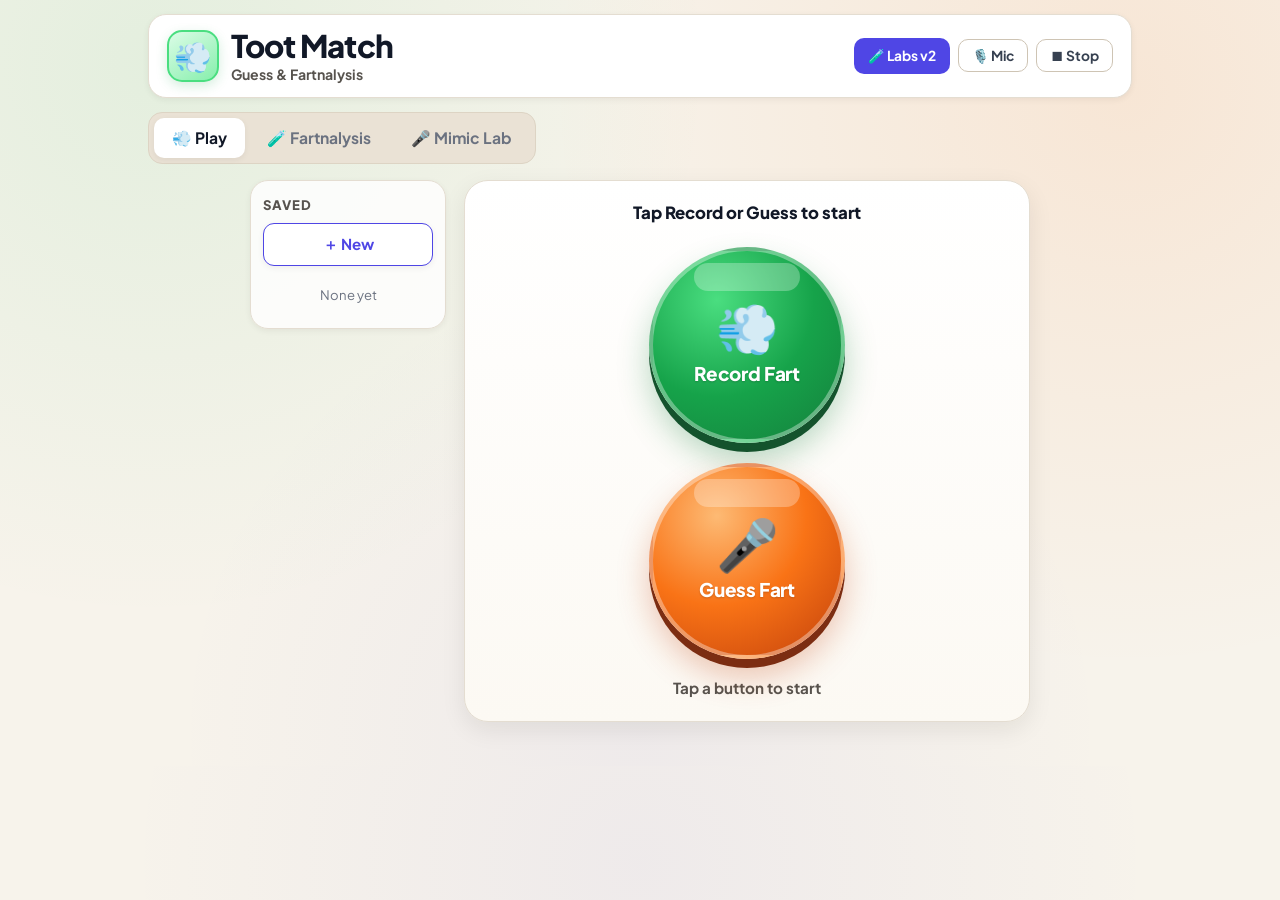
==== commit ddb09aa5: "Update all" ====
--- a/index.html
+++ b/index.html
@@ -29,6 +29,7 @@
       </div>
 
       <div class="header-right">
+        <a href="labs/" class="btn btn-cyan btn-sm" style="text-decoration:none" title="Try the redesigned Toot Match Labs v2">🧪 Labs v2</a>
         <button type="button" id="btn-toggle-mic-bar" class="btn btn-ghost btn-sm" title="Microphone settings &amp; live test">🎙️ Mic</button>
         <button type="button" id="btn-global-stop" class="btn btn-ghost btn-sm" title="Stop all playing audio">⏹ Stop</button>
       </div>
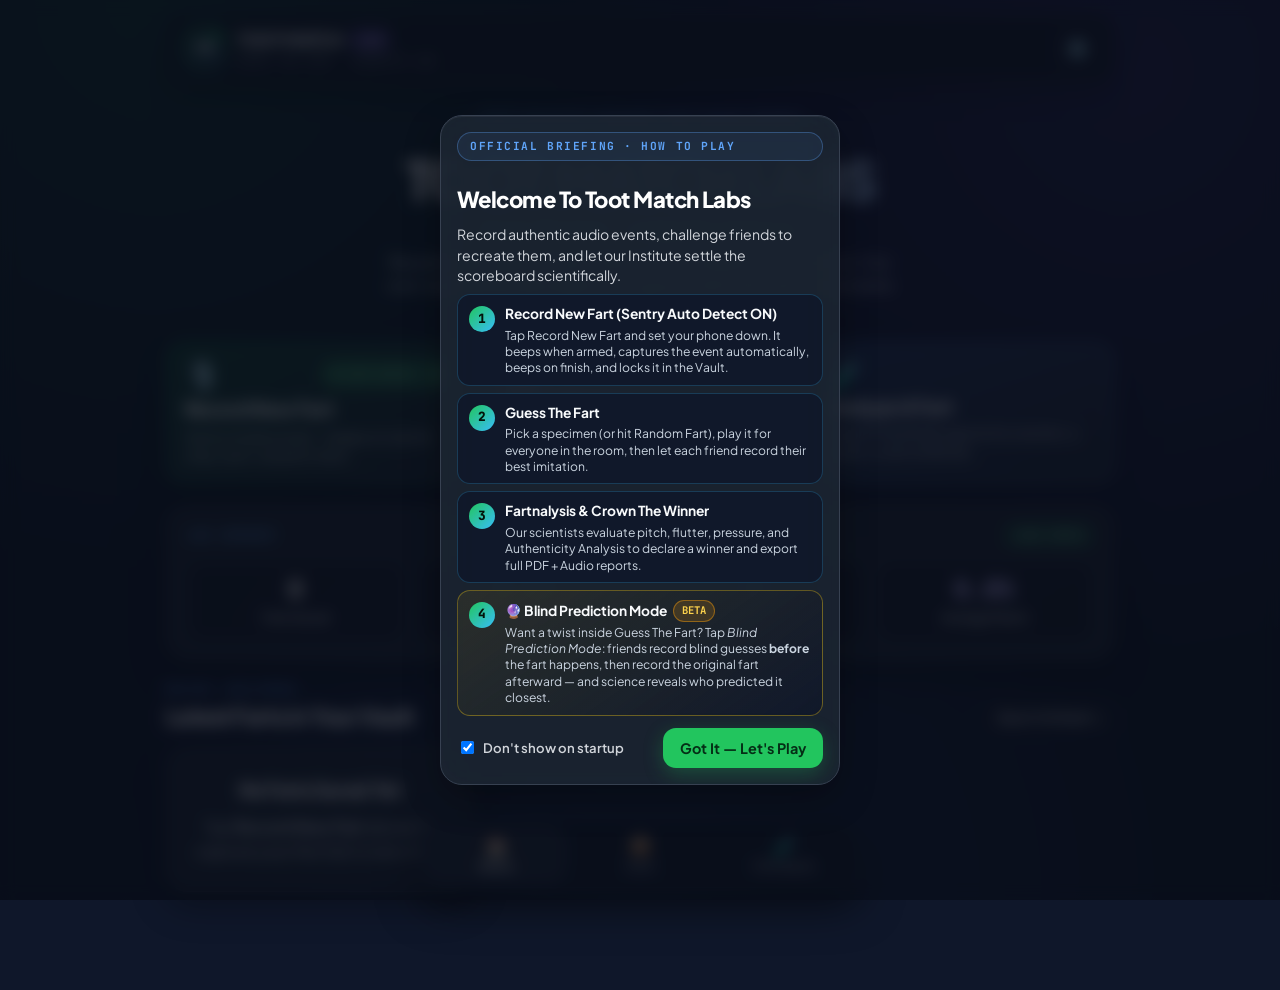
==== commit 64121dd1: "Sentry Authenticity updates" ====
--- a/index.html
+++ b/index.html
@@ -3,250 +3,30 @@
 <head>
   <meta charset="UTF-8" />
   <meta name="viewport" content="width=device-width, initial-scale=1.0" />
-  <title>Toot Match — Fart Guess &amp; Fartnalysis</title>
-  <link rel="preconnect" href="https://fonts.googleapis.com" />
-  <link rel="preconnect" href="https://fonts.gstatic.com" crossorigin />
-  <link rel="stylesheet" href="https://fonts.googleapis.com/css2?family=JetBrains+Mono:wght@500;700&family=Plus+Jakarta+Sans:wght@500;600;700;800&display=swap" />
-  <link rel="stylesheet" href="css/styles.css" />
-  <script defer src="js/dsp.js"></script>
-  <script defer src="js/audioEngine.js"></script>
-  <script defer src="js/synth.js"></script>
-  <script defer src="js/storage.js"></script>
-  <script defer src="js/spectrogram3d.js"></script>
-  <script defer src="js/forensicsCharts.js"></script>
-  <script defer src="js/comparePanel.js"></script>
-  <script defer src="js/app.js"></script>
+  <title>Toot Match Labs</title>
+  <meta http-equiv="refresh" content="0; url=labs/" />
+  <style>
+    body {
+      margin: 0;
+      min-height: 100vh;
+      display: grid;
+      place-items: center;
+      background: #070a10;
+      color: #e8edf5;
+      font-family: system-ui, -apple-system, sans-serif;
+    }
+    a {
+      color: #34d399;
+    }
+  </style>
+  <script>
+    window.location.replace('labs/' + window.location.search + window.location.hash);
+  </script>
 </head>
 <body>
-  <div class="app-shell">
-    <header class="top-header masthead">
-      <div class="brand-block">
-        <div class="brand-logo" aria-hidden="true">💨</div>
-        <div>
-          <h1 class="brand-title">Toot Match</h1>
-          <p class="brand-sub">Guess &amp; Fartnalysis</p>
-        </div>
-      </div>
-
-      <div class="header-right">
-        <a href="labs/" class="btn btn-cyan btn-sm" style="text-decoration:none" title="Try the redesigned Toot Match Labs v2">🧪 Labs v2</a>
-        <button type="button" id="btn-toggle-mic-bar" class="btn btn-ghost btn-sm" title="Microphone settings &amp; live test">🎙️ Mic</button>
-        <button type="button" id="btn-global-stop" class="btn btn-ghost btn-sm" title="Stop all playing audio">⏹ Stop</button>
-      </div>
-    </header>
-
-    <div id="file-protocol-banner" class="file-banner hidden">
-      <span>⚠️ Opened as a local <code>file://</code> page — browsers block the mic here. Run <strong>Launch Toot Match.bat</strong> (or <code>node server.js</code>) and open <strong>http://localhost:3000/</strong>.</span>
-    </div>
-
-    <div id="mic-drawer" class="hidden">
-      <div class="mic-bar mic-strip">
-        <div class="mic-bar-group">
-          <label class="mic-field" for="mic-device-select">
-            <span>🎙️ Mic:</span>
-            <select id="mic-device-select">
-              <option value="">System Default Microphone</option>
-            </select>
-          </label>
-          <label class="mic-field" for="mic-boost-select">
-            <span>Gain:</span>
-            <select id="mic-boost-select">
-              <option value="1">1x Normal</option>
-              <option value="2">2x Boost</option>
-              <option value="4">4x Loud</option>
-            </select>
-          </label>
-        </div>
-        <div class="mic-test-group">
-          <button type="button" id="btn-mic-test" class="btn btn-ghost btn-sm">🔊 Test Mic</button>
-          <div class="mic-meter-track" title="Live Microphone Input Level">
-            <div id="mic-test-meter" class="mic-meter-fill"></div>
-          </div>
-          <span id="mic-test-status" class="muted small">Ready</span>
-          <button type="button" id="btn-mic-release" class="btn btn-ghost btn-sm" title="Release active microphone connection">🔇 Release Mic</button>
-        </div>
-      </div>
-    </div>
-
-    <nav class="main-nav" aria-label="App Views">
-      <button type="button" class="nav-tab active" data-tab="guess">💨 Play</button>
-      <button type="button" class="nav-tab" data-tab="compare">🧪 Fartnalysis</button>
-      <button type="button" class="nav-tab" data-tab="karaoke">🎤 Mimic Lab</button>
-    </nav>
-
-    <div id="app-toast" class="toast hidden" role="status" aria-live="polite"></div>
-
-    <main class="views-container">
-      <!-- ==================== TAB 1: PLAY ==================== -->
-      <section id="view-guess" class="tab-view active">
-        <div class="play-layout">
-          <!-- Left Saved Farts Column -->
-          <aside class="saved-farts-rail" aria-label="Saved Farts">
-            <div class="rail-title">Saved</div>
-            <button type="button" id="btn-rail-new-round" class="rail-new-btn active">＋ New</button>
-            <div id="past-farts-list" class="past-farts-list"></div>
-          </aside>
-
-          <!-- Open Center Stage: Stacked Buttons + Compact Results -->
-          <div class="play-open-stage">
-            <div class="play-top-status">
-              <span id="play-status-pill" class="status-text">Tap Record or Guess to start</span>
-              <button type="button" id="btn-play-actual" class="btn-subtle-inline hidden">▶ Play Fart</button>
-              <button type="button" id="btn-clear-round" class="btn-subtle-inline hidden">Reset</button>
-            </div>
-
-            <div class="stacked-round-buttons">
-              <button type="button" id="btn-round-record" class="round-arcade-btn btn-fart-emerald">
-                <span id="rec-btn-icon" class="round-btn-icon">💨</span>
-                <span id="rec-btn-label" class="round-btn-label">Record Fart</span>
-              </button>
-
-              <button type="button" id="btn-round-guess" class="round-arcade-btn btn-guess-coral">
-                <span id="guess-btn-icon" class="round-btn-icon">🎤</span>
-                <span id="guess-btn-label" class="round-btn-label">Guess Fart</span>
-              </button>
-            </div>
-
-            <div id="play-main-status" class="play-status-line">Tap a button to start</div>
-            <canvas id="play-wave-canvas" class="wave-canvas mini hidden"></canvas>
-
-            <div id="play-live-feed-wrap" class="live-feed-wrap hidden">
-              <div class="live-feed-head">
-                <span id="play-feed-title" class="live-feed-title">Results</span>
-                <button type="button" id="btn-feed-clear" class="btn-subtle-inline">Clear</button>
-              </div>
-              <div id="play-live-feed" class="live-feed-list"></div>
-            </div>
-          </div>
-        </div>
-      </section>
-
-      <!-- ==================== TAB 2: FARTNALYSIS ==================== -->
-      <section id="view-compare" class="tab-view">
-        <div class="section-header-row">
-          <div>
-            <h2>🧪 Fartnalysis</h2>
-            <p id="fartnalysis-subtitle" class="muted">Compare your guess against the actual fart.</p>
-          </div>
-          <button type="button" id="btn-fartnalysis-back" class="btn btn-ghost btn-sm">← Back to Play</button>
-        </div>
-
-        <div id="fartnalysis-guess-strip" class="fartnalysis-guess-strip hidden"></div>
-
-        <div id="fartnalysis-empty" class="card-glass fartnalysis-empty">
-          <p>Record a fart and at least one guess on <strong>Play</strong>, then tap its score circle to inspect Fartnalysis.</p>
-          <button type="button" id="btn-fartnalysis-go-play" class="btn btn-cyan">Go to Play</button>
-        </div>
-
-        <div id="lab-compare-mount"></div>
-      </section>
-
-      <!-- ==================== TAB 3: MIMIC LAB ==================== -->
-      <section id="view-karaoke" class="tab-view">
-        <div class="section-header-row">
-          <div>
-            <h2>🎤 Mimic Lab</h2>
-            <p class="muted">Practice imitating sounds, animals, or speech with Slow-Mo &rarr; Speed-Up playback.</p>
-          </div>
-          <div class="action-btn-group">
-            <button type="button" id="btn-karaoke-random" class="btn btn-cyan">🎲 Random</button>
-          </div>
-        </div>
-
-        <div id="karaoke-sound-list" class="sound-strip"></div>
-
-        <div class="karaoke-stage-grid">
-          <div class="card-glass stage-card">
-            <div class="stage-card-head">
-              <div>
-                <span class="badge badge-cyan">Target Sound</span>
-                <h3 id="karaoke-target-name" class="stage-title">Loading sounds…</h3>
-                <p id="karaoke-target-desc" class="muted small"></p>
-              </div>
-              <span id="karaoke-target-dur" class="badge badge-dur">0.00s</span>
-            </div>
-
-            <div class="control-row">
-              <button type="button" id="btn-karaoke-play" class="btn btn-cyan">▶ Play Target</button>
-              <div class="speed-box compact">
-                <div class="speed-label-row">
-                  <span>Target Speed</span>
-                  <strong id="karaoke-speed-val">1.00x</strong>
-                </div>
-                <input type="range" id="karaoke-speed-slider" min="0.25" max="2.5" step="0.05" value="1" />
-                <div class="speed-pills-row">
-                  <button type="button" class="chip-btn karaoke-speed-pill" data-rate="0.35">0.35x Slow</button>
-                  <button type="button" class="chip-btn karaoke-speed-pill" data-rate="0.5">0.5x</button>
-                  <button type="button" class="chip-btn karaoke-speed-pill" data-rate="0.75">0.75x</button>
-                  <button type="button" class="chip-btn karaoke-speed-pill active" data-rate="1">1x</button>
-                  <button type="button" class="chip-btn karaoke-speed-pill" data-rate="1.5">1.5x</button>
-                  <button type="button" class="chip-btn karaoke-speed-pill" data-rate="2">2x</button>
-                </div>
-              </div>
-            </div>
-
-            <div class="slowmo-box">
-              <label class="toggle-chip">
-                <input type="checkbox" id="chk-karaoke-speedmatch" checked />
-                🚀 Speed-Up Mimic to Match Original (when Target Speed &lt; 1x)
-              </label>
-              <div id="karaoke-slowmo-hint" class="muted small">
-                Speed (1.00x): your recording is scored directly as recorded.
-              </div>
-            </div>
-
-            <div class="spec-viewport-wrap">
-              <div class="spec-viewport-header">
-                <span>Target 3D Spectrogram</span>
-                <div class="spec-toolbar">
-                  <select id="karaoke-colormap" class="mini-select" aria-label="Target 3D Spectrogram Color Palette">
-                    <option value="plasma">Plasma</option>
-                    <option value="toxic">Toxic</option>
-                    <option value="magma">Magma</option>
-                  </select>
-                  <button type="button" class="chip-btn active" data-karaoke-preset="3d">3D</button>
-                  <button type="button" class="chip-btn" data-karaoke-preset="top">2D Top</button>
-                  <button type="button" class="chip-btn" data-karaoke-preset="side">Side</button>
-                  <button type="button" class="chip-btn" data-karaoke-preset="spin">Spin</button>
-                </div>
-              </div>
-              <canvas id="karaoke-target-canvas" class="spec-canvas"></canvas>
-            </div>
-          </div>
-
-          <div class="card-glass stage-card record-card">
-            <span class="badge badge-magenta">Your Take</span>
-            <h3 class="stage-title">Mimic &amp; Auto-Clip</h3>
-            <p class="muted small">Automatically trims silence around your take.</p>
-
-            <div class="record-cta-wrap">
-              <button type="button" id="btn-karaoke-record" class="btn btn-record btn-lg">🎙️ Record My Mimic</button>
-              <div id="karaoke-rec-status" class="rec-status">Ready to record (up to 12s for slow-mo)</div>
-            </div>
-
-            <canvas id="karaoke-wave-canvas" class="wave-canvas"></canvas>
-
-            <label class="toggle-chip">
-              <input type="checkbox" id="chk-karaoke-autoreplay" checked />
-              🔊 Auto-Replay Result After Recording
-            </label>
-          </div>
-        </div>
-
-        <div id="karaoke-result-wrap" class="result-section hidden">
-          <div class="result-action-bar card-glass">
-            <h3 class="result-heading">🧪 Fartnalysis Breakdown &amp; 3D Comparison</h3>
-            <div class="action-btn-group">
-              <button type="button" id="btn-karaoke-play-raw" class="btn btn-ghost hidden">🐢 Play Raw Slow Recording</button>
-              <button type="button" id="btn-karaoke-retry" class="btn btn-magenta">🔁 Try Again</button>
-              <button type="button" id="btn-karaoke-next" class="btn btn-cyan">🎲 Next Sound</button>
-              <button type="button" id="btn-karaoke-save-mimic" class="btn btn-lime">💾 Save Mimic</button>
-            </div>
-          </div>
-          <div id="karaoke-compare-mount"></div>
-        </div>
-      </section>
-    </main>
-  </div>
+  <noscript>
+    <p>Redirecting to <a href="labs/">Open Toot Match Labs</a>...</p>
+  </noscript>
+  <p>Opening <a href="labs/">Toot Match Labs</a>...</p>
 </body>
 </html>
